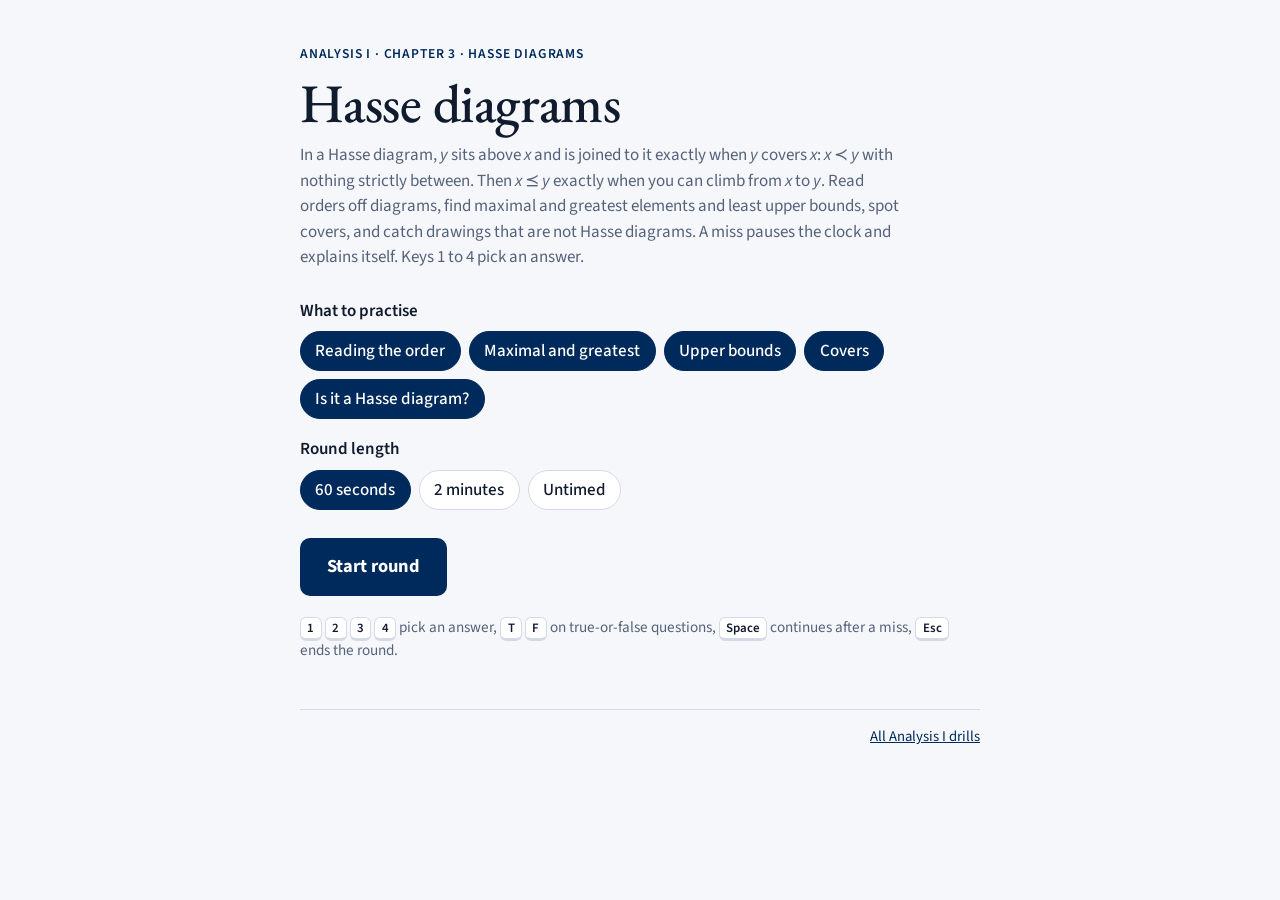
==== hasse-drill.html @ ad389919 "Add Hasse diagrams drill Draws a fresh Hasse diagram (SVG) for each question from divisors of n, {1." ====
<!doctype html>
<html lang="en">
<head>
<meta charset="utf-8">
<meta name="viewport" content="width=device-width, initial-scale=1">
<title>Hasse diagrams</title>
<link rel="preconnect" href="https://fonts.googleapis.com"><link rel="preconnect" href="https://fonts.gstatic.com" crossorigin>
<link href="https://fonts.googleapis.com/css2?family=EB+Garamond:wght@400;500&family=Source+Sans+3:wght@400;500;600;700&family=STIX+Two+Text:ital,wght@0,400;0,600;1,400&display=swap" rel="stylesheet">
<link rel="stylesheet" href="drills.css">
<style>
.stage>*{width:100%}
.given{font-family:var(--math);font-size:1.15rem;color:var(--muted);margin:0 0 .5rem;overflow-x:auto}
.stage .formula{margin:0 0 1rem;overflow-x:auto}
.formula .stem{font-family:var(--ui);font-size:clamp(1.15rem,3.4vw,1.45rem);margin:0 auto}
.diagram{display:flex;justify-content:center;margin:0 0 1rem;overflow-x:auto}
.diagram svg{max-width:100%;height:auto}
.diagram line{stroke:var(--ink);stroke-width:1.6}
.diagram rect{fill:var(--surface)}
.diagram text{fill:var(--ink);font-family:var(--math);font-size:17px}
.diagram .hl rect{fill:var(--tint);stroke:var(--navy);stroke-width:1.6}
.diagram .hl text{fill:var(--navy);font-weight:600}
#warn{color:var(--bad)}
</style>
</head>
<body>
<main class="page">

<section id="start">
  <header class="masthead">
    <p class="eyebrow"><a href="index.html">Analysis I</a> · Chapter 3 · Hasse diagrams</p>
    <h1>Hasse diagrams</h1>
    <p class="lede">In a Hasse diagram, <i>y</i> sits above <i>x</i> and is joined to it exactly when <i>y</i> covers <i>x</i>: <i>x</i> ≺ <i>y</i> with nothing strictly between. Then <i>x</i> ⪯ <i>y</i> exactly when you can climb from <i>x</i> to <i>y</i>. Read orders off diagrams, find maximal and greatest elements and least upper bounds, spot covers, and catch drawings that are not Hasse diagrams. A miss pauses the clock and explains itself. Keys 1 to 4 pick an answer.</p>
  </header>

  <div class="settings">
    <div class="field">
      <span class="field-label">What to practise</span>
      <div class="chips">
        <label class="chip"><input type="checkbox" name="topic" value="climb" checked>Reading the order</label>
        <label class="chip"><input type="checkbox" name="topic" value="extremes" checked>Maximal and greatest</label>
        <label class="chip"><input type="checkbox" name="topic" value="bounds" checked>Upper bounds</label>
        <label class="chip"><input type="checkbox" name="topic" value="covers" checked>Covers</label>
        <label class="chip"><input type="checkbox" name="topic" value="valid" checked>Is it a Hasse diagram?</label>
      </div>
    </div>
    <div class="field">
      <span class="field-label">Round length</span>
      <div class="chips">
        <label class="chip"><input type="radio" name="len" value="60" checked>60 seconds</label>
        <label class="chip"><input type="radio" name="len" value="120">2 minutes</label>
        <label class="chip"><input type="radio" name="len" value="0">Untimed</label>
      </div>
    </div>
  </div>

  <div class="actions"><button class="btn btn-lg" id="startBtn">Start round</button><span class="best" id="best"></span></div>
  <p class="hint" id="warn" hidden>Pick at least one thing to practise.</p>
  <p class="hint"><kbd>1</kbd> <kbd>2</kbd> <kbd>3</kbd> <kbd>4</kbd> pick an answer, <kbd>T</kbd> <kbd>F</kbd> on true-or-false questions, <kbd>Space</kbd> continues after a miss, <kbd>Esc</kbd> ends the round.</p>
</section>

<section id="play" hidden>
  <div class="panel">
    <div class="hud">
      <div class="stat"><b id="score">0</b>score</div>
      <div class="stat"><b id="streak">0</b>streak</div>
      <div class="stat"><b id="time">1:00</b>time</div>
      <button class="btn-link" id="endBtn">End round</button>
    </div>
    <div class="clock" id="clock"><i id="fill"></i></div>

    <div class="stage">
      <p class="prompt" id="prompt"></p>
      <p class="given" id="given"></p>
      <div class="diagram" id="diagram"></div>
      <div class="formula" id="formula"></div>
      <div class="options" id="options"></div>
      <div class="feedback bad" id="feedback" aria-live="polite" hidden>
        <h3 id="fbHead"></h3>
        <p id="explain"></p>
        <button class="btn" id="nextBtn">Next question (Space)</button>
      </div>
      <p class="flash" id="flash" aria-live="polite"></p>
    </div>
  </div>
</section>

<section id="end" hidden class="results">
  <p class="tally" id="tally"></p>
  <div class="bignums">
    <div><b id="eAcc"></b><span>accuracy</span></div>
    <div><b id="eStreak"></b><span>best streak</span></div>
    <div><b id="eBest"></b><span>best for this length</span></div>
  </div>
  <h2 id="reviewHead">Review these</h2>
  <ul class="missed" id="review"></ul>
  <div class="actions">
    <button class="btn" id="againBtn">Play again</button>
    <button class="btn btn-outline" id="settingsBtn">Change settings</button>
  </div>
</section>

<footer class="site-footer"><span></span><a href="index.html">All Analysis I drills</a></footer>
</main>

<script>
(function(){
'use strict';

/* ---------- helpers ---------- */
function rnd(n){return Math.floor(Math.random()*n)}
function pick(a){return a[rnd(a.length)]}
function shuffle(a){a=a.slice();for(var i=a.length-1;i>0;i--){var j=rnd(i+1),t=a[i];a[i]=a[j];a[j]=t}return a}
function range(a,b){var o=[];for(var x=a;x<=b;x++)o.push(x);return o}
function esc(s){return String(s).replace(/&/g,'&amp;').replace(/</g,'&lt;').replace(/>/g,'&gt;')}

/* Options: [{h, ok}] with exactly one ok and all texts distinct. */
function mc(correct,wrongs){
  var seen={},opts=[{h:correct,ok:true}];seen[correct]=1;
  shuffle(wrongs).forEach(function(w){if(opts.length<4&&!seen[w]){seen[w]=1;opts.push({h:w,ok:false})}});
  return shuffle(opts);
}
function tf(truth){return [{h:'True',ok:truth,word:true},{h:'False',ok:!truth,word:true}]}

/* ---------- posets ----------
   A poset is {n, lab[i], le(i,j), sym (the order symbol), desc}. Elements are 0..n-1. */
function finish(P){
  var n=P.n,i,j,k;
  P.lt=function(i,j){return i!==j&&P.le(i,j)};
  P.cov=[];for(i=0;i<n;i++){P.cov.push([]);for(j=0;j<n;j++)P.cov[i].push(false)}
  for(i=0;i<n;i++)for(j=0;j<n;j++)if(P.lt(i,j)){
    var between=false;for(k=0;k<n;k++)if(P.lt(i,k)&&P.lt(k,j)){between=true;break}
    P.cov[i][j]=!between;
  }
  P.up=function(i){return range(0,n-1).filter(function(j){return P.cov[i][j]})};
  P.down=function(j){return range(0,n-1).filter(function(i){return P.cov[i][j]})};
  P.maximal=range(0,n-1).filter(function(i){return P.up(i).length===0});
  P.minimal=range(0,n-1).filter(function(i){return P.down(i).length===0});
  P.greatest=range(0,n-1).filter(function(g){return range(0,n-1).every(function(y){return P.le(y,g)})})[0];
  P.least=range(0,n-1).filter(function(g){return range(0,n-1).every(function(y){return P.le(g,y)})})[0];
  P.L=function(i){return P.lab[i]};
  return P;
}
function divisors(m){return range(1,m).filter(function(d){return m%d===0})}
function posetDivisors(m){
  var ds=divisors(m);
  return finish({n:ds.length,lab:ds.map(String),le:function(i,j){return ds[j]%ds[i]===0},sym:'|',strict:'|',
    desc:'the divisors of '+m+' under divisibility',key:'div'+m,vals:ds});
}
function posetUpTo(m){
  var ds=range(1,m);
  return finish({n:ds.length,lab:ds.map(String),le:function(i,j){return ds[j]%ds[i]===0},sym:'|',strict:'|',
    desc:'{1, 2, …, '+m+'} under divisibility',key:'upto'+m,vals:ds});
}
function setLab(mask,base){var s=[];base.forEach(function(b,k){if(mask&(1<<k))s.push(b)});return s.length?'{'+s.join(', ')+'}':'∅'}
function posetSubsets(base,masks){
  if(!masks)masks=range(0,(1<<base.length)-1);
  return finish({n:masks.length,lab:masks.map(function(m){return setLab(m,base)}),le:function(i,j){return (masks[i]&masks[j])===masks[i]},
    sym:'⊆',strict:'⊊',desc:masks.length===(1<<base.length)?'𝒫({'+base.join(', ')+'}) under ⊆':'a family of subsets of {'+base.join(', ')+'} under ⊆',key:'sub'+masks.join('.')});
}
function posetRandom(){
  /* Built in levels, with relations only between adjacent levels, so every cover spans one row of the drawing. */
  for(var tries=0;tries<50;tries++){
    var n=5+rnd(3),i,j,k,R=[],levels=3+rnd(2),lev=[];
    for(i=0;i<n;i++)lev.push(i<levels?i:rnd(levels));
    lev.sort(function(a,b){return a-b});
    for(i=0;i<n;i++){R.push([]);for(j=0;j<n;j++)R[i].push(i===j)}
    for(j=0;j<n;j++){
      if(lev[j]===0)continue;
      var below=range(0,n-1).filter(function(i){return lev[i]===lev[j]-1});
      var must=pick(below);R[must][j]=true;
      below.forEach(function(i){if(i!==must&&Math.random()<0.4)R[i][j]=true});
    }
    for(k=0;k<n;k++)for(i=0;i<n;i++)for(j=0;j<n;j++)if(R[i][k]&&R[k][j])R[i][j]=true;
    var comp=0,inc=0;for(i=0;i<n;i++)for(j=i+1;j<n;j++){if(R[i][j])comp++;else inc++}
    if(comp<n-1||inc<2)continue;
    /* connected as a graph */
    var seen=[0],q=[0];while(q.length){var a=q.pop();for(j=0;j<n;j++)if((R[a][j]||R[j][a])&&seen.indexOf(j)<0){seen.push(j);q.push(j)}}
    if(seen.length<n)continue;
    var letters=shuffle('abcdefgh'.split('')).slice(0,n);
    var M=R;
    return finish({n:n,lab:letters,le:function(i,j){return M[i][j]},sym:'⪯',strict:'≺',desc:'the poset drawn below',key:'rnd'+letters.join('')+JSON.stringify(R)});
  }
  return posetDivisors(12);
}
var DIV_N=[6,8,12,16,18,20,24,28,30,36,40,42,45,48,50,54,60,72];
function anyPoset(forDiagram){
  var r=Math.random();
  if(r<0.34)return posetDivisors(pick(DIV_N));
  if(r<0.48)return posetUpTo(6+rnd(5));
  if(r<0.66){
    if(Math.random()<0.5)return posetSubsets(pick([[1,2],[1,2,3],['a','b','c']]));
    /* All subsets of two or three random sets (closed under subsets, so every cover adds one element),
       sometimes without the empty set so that there are several minimal elements. */
    for(var t=0;t<30;t++){
      var gens=shuffle(range(3,15)).slice(0,2+rnd(2)),fam=range(0,15).filter(function(m){return gens.some(function(g){return (m&g)===m})});
      if(Math.random()<0.4)fam=fam.slice(1);
      if(fam.length>=5&&fam.length<=9)return posetSubsets([1,2,3,4],fam);
    }
    return posetSubsets([1,2,3]);
  }
  return posetRandom();
}

/* ---------- drawing ---------- */
function layout(P){
  var n=P.n,rank=[],i,changed=true;
  for(i=0;i<n;i++)rank.push(0);
  while(changed){changed=false;for(i=0;i<n;i++)P.down(i).forEach(function(d){if(rank[d]+1>rank[i]){rank[i]=rank[d]+1;changed=true}})}
  var top=Math.max.apply(null,rank),rows=[];
  for(var r=0;r<=top;r++)rows.push(range(0,n-1).filter(function(i){return rank[i]===r}));
  var x=[];for(i=0;i<n;i++)x.push(0);
  function place(){rows.forEach(function(row){row.forEach(function(e,k){x[e]=k-(row.length-1)/2})})}
  place();
  for(var it=0;it<4;it++){
    for(r=1;r<=top;r++){rows[r].sort(function(a,b){return bary(a,P.down)-bary(b,P.down)})}
    place();
    for(r=top-1;r>=0;r--){rows[r].sort(function(a,b){return bary(a,P.up)-bary(b,P.up)})}
    place();
  }
  function bary(e,f){var ns=f(e);if(!ns.length)return x[e];return ns.reduce(function(s,v){return s+x[v]},0)/ns.length}
  return {rank:rank,x:x,top:top,rows:rows};
}
function draw(P,opt){
  opt=opt||{};
  var L=layout(P),wmax=0,i;
  for(i=0;i<P.n;i++)wmax=Math.max(wmax,P.lab[i].length);
  var cw=Math.max(66,wmax*9+30),rh=76,widest=Math.max.apply(null,L.rows.map(function(r){return r.length}));
  var W=Math.max(200,widest*cw+20),H=(L.top+1)*rh+10;
  function px(e){return W/2+L.x[e]*cw}
  function py(e){return H-rh/2-L.rank[e]*rh+5}
  var s='<svg viewBox="0 0 '+W+' '+H+'" width="'+W+'" height="'+H+'" role="img" aria-label="Hasse diagram">';
  var edges=[];
  for(i=0;i<P.n;i++)for(var j=0;j<P.n;j++)if(P.cov[i][j])edges.push([i,j]);
  (opt.extra||[]).forEach(function(e){edges.push(e)});
  edges.forEach(function(e){s+='<line x1="'+px(e[0])+'" y1="'+py(e[0])+'" x2="'+px(e[1])+'" y2="'+py(e[1])+'"/>'});
  for(i=0;i<P.n;i++){
    var w=P.lab[i].length*9+14,hl=opt.hl&&opt.hl.indexOf(i)>=0;
    s+='<g'+(hl?' class="hl"':'')+'><rect x="'+(px(i)-w/2)+'" y="'+(py(i)-13)+'" width="'+w+'" height="26" rx="6"/>'+
       '<text x="'+px(i)+'" y="'+(py(i)+6)+'" text-anchor="middle">'+esc(P.lab[i])+'</text></g>';
  }
  return s+'</svg>';
}

/* ---------- reasoning helpers ---------- */
function climb(P,a,b){ /* a list of elements a = z0 ⋖ ... ⋖ zk = b, or null */
  var prev={},q=[a];prev[a]=-1;
  while(q.length){var u=q.shift();if(u===b)break;P.up(u).forEach(function(v){if(!(v in prev)){prev[v]=u;q.push(v)}})}
  if(!(b in prev))return null;
  var path=[b];while(path[0]!==a)path.unshift(prev[path[0]]);return path;
}
function pathText(P,path){return path.map(P.L).join(' ⋖ ')}
function setText(P,xs){return xs.length?'{'+xs.map(P.L).join(', ')+'}':'∅'}
function rel(P,a,b){return P.L(a)+' '+P.sym+' '+P.L(b)}
function nrel(P,a,b){return P.L(a)+' '+(P.sym==='|'?'∤':P.sym==='⊆'?'⊈':'⋠')+' '+P.L(b)}
function between(P,a,b){for(var k=0;k<P.n;k++)if(P.lt(a,k)&&P.lt(k,b))return k;return -1}
function ubs(P,S){return range(0,P.n-1).filter(function(u){return S.every(function(s){return P.le(s,u)})})}
function leastOf(P,T){return T.filter(function(u){return T.every(function(v){return P.le(u,v)})})[0]}
function giv(P){return P.desc==='the poset drawn below'?'':'The diagram of '+P.desc+'.'}

/* ---------- reading the order ---------- */
function qClimb(){
  var P=anyPoset(true),a,b,truth=Math.random()<0.5,tries=0;
  do{a=rnd(P.n);b=rnd(P.n);tries++}while((a===b||P.le(a,b)!==truth||(truth&&P.cov[a][b]&&tries<30))&&tries<80);
  if(a===b){a=0;b=P.n-1}
  truth=P.le(a,b);
  var ex;
  if(truth)ex='True. Climb '+pathText(P,climb(P,a,b))+'. Each step is a segment going up, so '+rel(P,a,b)+' by transitivity'+(climb(P,a,b).length>2?', even though there is no single segment from '+P.L(a)+' to '+P.L(b)+'.':'.');
  else if(P.le(b,a))ex='False. The climb goes the other way, '+pathText(P,climb(P,b,a))+', so '+rel(P,b,a)+'; by antisymmetry '+P.L(a)+' cannot also be below '+P.L(b)+'.';
  else ex='False. There is no way to climb from '+P.L(a)+' to '+P.L(b)+', and none from '+P.L(b)+' to '+P.L(a)+': the two are incomparable.';
  return {id:'climb:'+P.key+a+'-'+b,topic:'Reading the order',prompt:'True or false: '+rel(P,a,b)+'.',given:giv(P),diagram:draw(P,{hl:[a,b]}),formula:'',
    options:tf(truth),explain:ex,review:rel(P,a,b)+' in '+P.desc+': '+(truth?'true':'false')};
}

/* ---------- maximal, minimal, greatest, least ---------- */
function qExtremes(){
  var P=anyPoset(true),kind=pick(['maximal','minimal','greatest','least','greatest']);
  var NONE='none',opts,ex,correct;
  var tops=P.maximal,bots=P.minimal;
  if(kind==='maximal'||kind==='minimal'){
    var set=kind==='maximal'?tops:bots,other=kind==='maximal'?bots:tops;
    correct=setText(P,set);
    var L=layout(P),topRow=L.rows[L.top],botRow=L.rows[0];
    var outside=range(0,P.n-1).filter(function(i){return set.indexOf(i)<0});
    var wr=[setText(P,other),setText(P,kind==='maximal'?topRow:botRow),setText(P,set.slice(0,1)),NONE];
    if(outside.length)wr.push(setText(P,set.concat([pick(outside)]).sort(function(a,b){return a-b})));
    if(set.length>1)wr.push(setText(P,set.slice(1)));
    opts=mc(correct,wr);
    ex='A '+kind+' element has no segment going '+(kind==='maximal'?'up':'down')+' from it. Here that is '+correct+'.'+
       (kind==='maximal'&&topRow.length!==set.length?' Being on the top row is not the test: an element lower down is maximal if nothing is above it.':'')+
       (kind==='minimal'&&botRow.length!==set.length?' Being on the bottom row is not the test: an element higher up is minimal if nothing is below it.':'');
  }else{
    var g=kind==='greatest'?P.greatest:P.least,ext=kind==='greatest'?tops:bots;
    correct=g===undefined?NONE:P.L(g);
    var wr2=ext.map(P.L).concat([NONE]).concat(range(0,P.n-1).map(P.L));
    opts=mc(correct,wr2);
    if(g!==undefined)ex=P.L(g)+' is the '+kind+' element: every element can be reached by climbing '+(kind==='greatest'?'up to':'down to')+' it. It is also the only '+(kind==='greatest'?'maximal':'minimal')+' element.';
    else ex='There is no '+kind+' element. The '+(kind==='greatest'?'maximal':'minimal')+' elements are '+setText(P,ext)+', and '+(ext.length>1?'no one of them is '+(kind==='greatest'?'above':'below')+' the others: '+P.L(ext[0])+' and '+P.L(ext[1])+' are incomparable.':'it is not comparable with everything.');
  }
  opts.forEach(function(o){if(o.h===NONE)o.plain=true});
  var noun=(kind==='maximal'||kind==='minimal')?'Which elements are '+kind+'?':'Which is the '+kind+' element?';
  return {id:'ext:'+P.key+kind,topic:'Maximal and greatest',prompt:noun,given:giv(P),diagram:draw(P),formula:'',options:opts,math:true,explain:ex,
    review:'The '+kind+' element'+(kind.slice(-2)==='al'?'s':'')+' of '+P.desc+': '+correct};
}

/* ---------- upper bounds ---------- */
function qBounds(){
  var P,S,tries=0;
  do{P=anyPoset(true);var a=rnd(P.n),b=rnd(P.n);S=[a,b].sort(function(x,y){return x-y});tries++}
  while((S[0]===S[1]||(P.le(S[0],S[1])||P.le(S[1],S[0]))&&Math.random()<0.75)&&tries<60);
  if(S[0]===S[1])S=[0,P.n-1];
  var U=ubs(P,S),sup=leastOf(P,U),NONE='none',kind=Math.random()<0.65?'sup':'ub';
  var opts,ex,correct;
  if(kind==='sup'){
    correct=sup===undefined?NONE:P.L(sup);
    var wr=U.map(P.L).concat(P.maximal.map(P.L)).concat(S.map(P.L)).concat([NONE]);
    opts=mc(correct,wr);
    ex='The upper bounds of '+setText(P,S)+' are the elements you can reach by climbing from both: '+setText(P,U)+'. ';
    if(sup!==undefined)ex+='The least of them is '+P.L(sup)+', which is below every other upper bound.'+(S.indexOf(sup)>=0?' It belongs to the set, so it is the greatest element of the set too.':'');
    else if(!U.length)ex='No element can be reached by climbing from both '+P.L(S[0])+' and '+P.L(S[1])+', so there are no upper bounds and hence no least one.';
    else ex+='No one of them is below all the others, so there is no least upper bound.';
  }else{
    correct=setText(P,U);
    var all=range(0,P.n-1),wr2=[setText(P,U.filter(function(u){return S.indexOf(u)<0})),setText(P,all.filter(function(u){return P.le(S[0],u)})),setText(P,all.filter(function(u){return P.le(S[1],u)})),setText(P,sup===undefined?[]:[sup]),setText(P,P.maximal)];
    opts=mc(correct,wr2);
    ex='An upper bound must be reachable by climbing from '+P.L(S[0])+' and from '+P.L(S[1])+'. That gives '+correct+'.'+(U.some(function(u){return S.indexOf(u)>=0})?' An element of the set counts if it is above the other element.':'');
  }
  opts.forEach(function(o){if(o.h===NONE)o.plain=true});
  var prompt=kind==='sup'?'What is the least upper bound of '+setText(P,S)+'?':'Which elements are upper bounds of '+setText(P,S)+'?';
  return {id:'ub:'+P.key+S.join('.')+kind,topic:'Upper bounds',prompt:prompt,given:giv(P)+' The highlighted elements form the set.',diagram:draw(P,{hl:S}),formula:'',options:opts,math:true,explain:ex,
    review:(kind==='sup'?'Least upper bound':'Upper bounds')+' of '+setText(P,S)+' in '+P.desc+': '+correct};
}

/* ---------- covers (no diagram: the definition) ---------- */
function qCovers(){
  var P=Math.random()<0.6?posetDivisors(pick(DIV_N.filter(function(m){return divisors(m).length>=6}))):(Math.random()<0.5?posetSubsets([1,2,3]):posetUpTo(8+rnd(5)));
  var covers=[],nonc=[],i,j;
  for(i=0;i<P.n;i++)for(j=0;j<P.n;j++){if(P.cov[i][j])covers.push([i,j]);else if(P.lt(i,j))nonc.push([i,j])}
  if(!covers.length||nonc.length<2)return qClimb();
  var c=pick(covers),txt=function(p){return P.L(p[0])+' ⋖ '+P.L(p[1])};
  var inc=[];for(i=0;i<P.n;i++)for(j=0;j<P.n;j++)if(i!==j&&!P.le(i,j)&&!P.le(j,i))inc.push([i,j]);
  var wr=shuffle(nonc).slice(0,4).map(txt).concat(shuffle(inc).slice(0,1).map(txt)).concat(shuffle(covers).slice(0,3).map(function(p){return P.L(p[1])+' ⋖ '+P.L(p[0])}));
  var opts=mc(txt(c),wr);
  var ex=P.L(c[1])+' covers '+P.L(c[0])+': '+rel(P,c[0],c[1])+' and nothing lies strictly between. ';
  var bad=opts.filter(function(o){return !o.ok}).map(function(o){
    var m=o.h.split(' ⋖ '),a=P.lab.indexOf(m[0]),b=P.lab.indexOf(m[1]);
    if(P.lt(a,b)){var k=between(P,a,b);return o.h+' fails because '+P.L(k)+' lies strictly between: '+P.L(a)+' '+P.strict+' '+P.L(k)+' '+P.strict+' '+P.L(b)+'.'}
    if(P.lt(b,a))return o.h+' fails because '+P.L(b)+' is below '+P.L(a)+', not above it.';
    return o.h+' fails because '+P.L(a)+' and '+P.L(b)+' are incomparable.';
  });
  return {id:'cov:'+P.key+txt(c),topic:'Covers',prompt:'Which is a cover?',given:'In '+P.desc+'.',diagram:'',formula:'',options:opts,math:true,explain:ex+bad.join(' '),
    review:'In '+P.desc+': '+txt(c)};
}

/* ---------- is it a Hasse diagram? ---------- */
function qValid(){
  var P=anyPoset(true),nonc=[],i,j;
  for(i=0;i<P.n;i++)for(j=0;j<P.n;j++)if(P.lt(i,j)&&!P.cov[i][j])nonc.push([i,j]);
  var bad=nonc.length&&Math.random()<0.55,extra=bad?[pick(nonc)]:[];
  var ex;
  if(bad){var e=extra[0],path=climb(P,e[0],e[1]);
    ex='False. The segment from '+P.L(e[0])+' to '+P.L(e[1])+' should not be there: '+P.L(e[1])+' does not cover '+P.L(e[0])+', because the climb '+pathText(P,path)+' already passes through '+path.slice(1,-1).map(P.L).join(', ')+'. A Hasse diagram draws covers only; relations that follow by transitivity are left out.';}
  else ex='True. Every segment joins an element to one that covers it, nothing strictly between, and every cover is drawn. Relations that follow by climbing are rightly left out.';
  return {id:'val:'+P.key+(bad?extra[0].join('-'):'ok'),topic:'Is it a Hasse diagram?',prompt:'True or false: this is the Hasse diagram of '+(P.desc==='the poset drawn below'?'a poset':P.desc)+'.',
    given:P.desc==='the poset drawn below'?'Read “higher on the page” as “above”.':'',diagram:draw(P,{extra:extra}),formula:'',options:tf(!bad),
    explain:ex,review:'A drawing of '+(P.desc==='the poset drawn below'?'a poset':P.desc)+(bad?' with an extra segment '+P.L(extra[0][0])+'–'+P.L(extra[0][1])+': not a Hasse diagram':': a Hasse diagram')};
}

var MAKERS={climb:qClimb,extremes:qExtremes,bounds:qBounds,covers:qCovers,valid:qValid};
function makeQuestion(topics,lastId){
  for(var i=0;i<12;i++){
    var q=MAKERS[pick(topics)]();
    if(q.id!==lastId&&q.options.filter(function(o){return o.ok}).length===1&&q.options.length>=2)return q;
  }
  return q;
}
window.__hasseTest={makeQuestion:makeQuestion,posetDivisors:posetDivisors,posetSubsets:posetSubsets,posetRandom:posetRandom,posetUpTo:posetUpTo,draw:draw,ubs:ubs,leastOf:leastOf,MAKERS:MAKERS};

/* ---------- game ---------- */
var $=function(id){return document.getElementById(id)};
var st=null,raf=0;
function bestKey(len){return 'hasse-drill-best-'+len}
function readBest(len){try{return parseInt(localStorage.getItem(bestKey(len)),10)||0}catch(e){return 0}}
function writeBest(len,v){try{localStorage.setItem(bestKey(len),String(v))}catch(e){}}
function curLen(){return parseInt(document.querySelector('input[name=len]:checked').value,10)}
function showBest(){var b=readBest(curLen());$('best').textContent=b?'Best for this length: '+b:''}
function screen(name){['start','play','end'].forEach(function(s){$(s).hidden=s!==name});window.scrollTo(0,0);if(document.activeElement)document.activeElement.blur()}

function startRound(){
  var topics=[].slice.call(document.querySelectorAll('input[name=topic]:checked')).map(function(i){return i.value});
  if(!topics.length){$('warn').hidden=false;return}
  $('warn').hidden=true;
  var len=curLen();
  st={topics:topics,len:len,remaining:len*1000,paused:false,locked:false,score:0,wrong:0,streak:0,bestStreak:0,missed:[],q:null,last:0,over:false};
  $('clock').style.visibility=len?'visible':'hidden';
  screen('play');updateHud();nextQuestion();
  cancelAnimationFrame(raf);raf=requestAnimationFrame(tick);
}
function tick(ts){
  if(!st||st.over)return;
  if(st.last&&!st.paused&&st.len>0)st.remaining-=Math.min(ts-st.last,250);
  st.last=ts;
  if(st.len>0){
    $('fill').style.transform='scaleX('+Math.max(0,st.remaining/(st.len*1000))+')';
    var s=Math.max(0,Math.ceil(st.remaining/1000));
    $('time').textContent=Math.floor(s/60)+':'+('0'+s%60).slice(-2);
    $('clock').classList.toggle('low',st.remaining<10000);
    if(st.remaining<=0){endRound();return}
  }else $('time').textContent='–';
  raf=requestAnimationFrame(tick);
}
function updateHud(){$('score').textContent=st.score;$('streak').textContent=st.streak}

function nextQuestion(){
  if(!st||st.over)return;
  var q=makeQuestion(st.topics,st.q?st.q.id:null);
  st.q=q;st.locked=false;st.paused=false;
  $('prompt').innerHTML=q.prompt;
  $('given').innerHTML=q.given;$('given').hidden=!q.given;
  $('diagram').innerHTML=q.diagram||'';$('diagram').hidden=!q.diagram;
  $('formula').innerHTML=q.formula;$('formula').hidden=!q.formula;
  $('feedback').hidden=true;$('flash').textContent='';
  var box=$('options');box.innerHTML='';
  box.className='options'+(q.options.length===2||!q.math?' two':'');
  q.options.forEach(function(o,i){
    var b=document.createElement('button');
    b.className='option'+(q.math&&!o.word&&!o.plain?' math-option':'');
    b.innerHTML='<span class="k">'+(i+1)+'</span><span>'+o.h+'</span><span class="tag"></span>';
    b.addEventListener('click',function(){answer(i)});
    box.appendChild(b);
  });
}
function answer(i){
  if(!st||st.over||st.locked||!st.q||i>=st.q.options.length)return;
  st.locked=true;
  var q=st.q,btns=$('options').children;
  [].forEach.call(btns,function(b){b.disabled=true});
  if(q.options[i].ok){
    st.score++;st.streak++;st.bestStreak=Math.max(st.bestStreak,st.streak);
    btns[i].classList.add('good');$('flash').textContent='Correct';updateHud();
    setTimeout(nextQuestion,200);
    return;
  }
  st.wrong++;st.streak=0;st.paused=true;updateHud();
  btns[i].classList.add('bad');btns[i].querySelector('.tag').textContent='your answer';
  q.options.forEach(function(o,j){
    if(o.ok){btns[j].classList.add('good');btns[j].querySelector('.tag').textContent='correct answer'}
    else if(j!==i)btns[j].classList.add('dim');
  });
  if(!st.missed.some(function(m){return m.review===q.review}))st.missed.push({topic:q.topic,review:q.review,why:q.explain});
  $('fbHead').textContent='Not quite';
  $('explain').innerHTML=q.explain;
  $('feedback').hidden=false;$('nextBtn').focus();
}
function endRound(){
  if(!st||st.over)return;
  st.over=true;cancelAnimationFrame(raf);
  var total=st.score+st.wrong,prev=readBest(st.len),isBest=st.score>prev;
  if(isBest)writeBest(st.len,st.score);
  $('tally').textContent=st.score+' right out of '+total+(isBest&&st.score>0?'. New best.':'');
  $('eAcc').textContent=total?Math.round(100*st.score/total)+'%':'–';
  $('eStreak').textContent=st.bestStreak;
  $('eBest').textContent=Math.max(prev,st.score);
  $('reviewHead').textContent=st.missed.length?'Review these':(total?'Nothing missed this round':'No questions answered');
  $('review').innerHTML=st.missed.map(function(m){
    return '<li><span class="ok">'+m.topic+'</span><div class="mf">'+m.review+'</div><p class="why">'+m.why+'</p></li>';
  }).join('');
  screen('end');showBest();
}

$('startBtn').addEventListener('click',startRound);
$('againBtn').addEventListener('click',startRound);
$('settingsBtn').addEventListener('click',function(){screen('start');showBest()});
$('endBtn').addEventListener('click',endRound);
$('nextBtn').addEventListener('click',nextQuestion);
[].forEach.call(document.querySelectorAll('input[name=len]'),function(i){i.addEventListener('change',showBest)});
document.addEventListener('keydown',function(e){
  if(e.metaKey||e.ctrlKey||e.altKey)return;
  if(!st||st.over||$('play').hidden)return;
  var k=e.key;
  if(k==='Escape'){endRound();return}
  if(st.paused){if(k===' '||k==='Enter'){e.preventDefault();nextQuestion()}return}
  if(k>='1'&&k<='4'){e.preventDefault();answer(parseInt(k,10)-1)}
  else if((k==='t'||k==='T'||k==='f'||k==='F')&&st.q.options[0].word){
    var want=(k==='t'||k==='T')?'True':'False';
    st.q.options.forEach(function(o,j){if(o.h===want)answer(j)});
  }
});
showBest();
})();
</script>
</body>
</html>
---- drills.css ----
/* Analysis I drills: shared design. Every drill page links this file and uses only these components.
   Palette and type follow the book: cover navy, EB Garamond headings, a navy side bar like the definitions. */

/* Math symbols (∪ ∩ ∖ ∈ ∀ ⇒ ℝ …): the Google Fonts STIX Two Text has none of them, so phones filled each one in
   from a different system font and ∪ came out smaller than ∩. This is STIX Two Math (SIL OFL, fonts/STIX-OFL.txt),
   subset to the letterlike, arrow and math-operator blocks; letters and digits still come from STIX Two Text. */
@font-face{
  font-family:"STIX Two Math Ops"; font-style:normal; font-weight:400; font-display:swap;
  src:url(fonts/stix-two-math-ops.woff2) format("woff2");
  unicode-range:U+2100-214F,U+2190-21FF,U+2200-22FF;
}

:root{
  --bg:#F5F7FA; --surface:#FFFFFF; --tint:#EDF1F7; --ink:#111B2E; --muted:#56627A; --faint:#8A95AA; --line:#D3DAE5;
  --navy:#002A5C; --on-navy:#FFFFFF;
  --good:#1B7A4B; --good-wash:#E2F3E9; --bad:#B42318; --bad-wash:#FBE5E2; --clock:#C8860A;
  --serif:"EB Garamond",Garamond,Georgia,serif;
  --math:"STIX Two Math Ops","STIX Two Text","Cambria Math","Times New Roman",serif;
  --ui:"Source Sans 3",system-ui,-apple-system,"Segoe UI",Roboto,sans-serif;
  color-scheme:light;
}
@media (prefers-color-scheme:dark){
  :root:not([data-theme="light"]){
    --bg:#0A1527; --surface:#112039; --tint:#16294A; --ink:#E7ECF5; --muted:#9AA7BF; --faint:#6B7892; --line:#253759;
    --navy:#8DB2EA; --on-navy:#0A1527;
    --good:#5CCB8F; --good-wash:#12352A; --bad:#FF8A7A; --bad-wash:#3B1C1A; --clock:#F2B93B;
    color-scheme:dark;
  }
}
:root[data-theme="dark"]{
  --bg:#0A1527; --surface:#112039; --tint:#16294A; --ink:#E7ECF5; --muted:#9AA7BF; --faint:#6B7892; --line:#253759;
  --navy:#8DB2EA; --on-navy:#0A1527;
  --good:#5CCB8F; --good-wash:#12352A; --bad:#FF8A7A; --bad-wash:#3B1C1A; --clock:#F2B93B;
  color-scheme:dark;
}

/* ---------- base ---------- */
*,*::before,*::after{box-sizing:border-box}
html{-webkit-text-size-adjust:100%}
body{margin:0;min-height:100vh;background:var(--bg);color:var(--ink);font-family:var(--ui);font-size:1.0625rem;line-height:1.5}
button,input,select{font:inherit;color:inherit}
button{cursor:pointer}
[hidden]{display:none !important}
:focus-visible{outline:3px solid var(--clock);outline-offset:2px;border-radius:6px}
i{font-style:italic}
.page{max-width:46rem;margin:0 auto;padding:clamp(1.25rem,4vw,2.75rem) clamp(1rem,4vw,1.75rem) 3.5rem}
.math{font-family:var(--math)}

/* ---------- masthead ---------- */
.masthead{margin-bottom:1.75rem}
.eyebrow{font-size:.85rem;font-weight:600;letter-spacing:.06em;text-transform:uppercase;color:var(--navy);margin:0 0 .6rem}
.eyebrow a{color:inherit;text-decoration:none}
.eyebrow a:hover{text-decoration:underline}
h1{font-family:var(--serif);font-weight:500;font-size:clamp(2.3rem,7vw,3.4rem);line-height:1.05;letter-spacing:-.01em;margin:0 0 .75rem}
h2{font-family:var(--serif);font-weight:500;font-size:1.65rem;line-height:1.15;margin:2rem 0 .75rem}
.lede{color:var(--muted);max-width:38rem;margin:0}
.lede strong{color:var(--ink);font-weight:600}

/* ---------- settings ---------- */
.settings{display:grid;gap:1.1rem;margin:1.75rem 0}
.field{display:grid;gap:.45rem}
.field-label{font-weight:600}
.field-note{display:block;color:var(--muted);font-size:.92rem;font-weight:400}
.chips{display:flex;flex-wrap:wrap;gap:.5rem}
.chip{position:relative;display:inline-flex;align-items:center;gap:.4rem;padding:.5rem .9rem;border:1.5px solid var(--line);
  border-radius:999px;background:var(--surface);font-weight:500;line-height:1.3;cursor:pointer;user-select:none}
.chip input{position:absolute;opacity:0;inset:0;margin:0;cursor:pointer}
.chip:has(input:checked),.chip[aria-pressed="true"]{background:var(--navy);border-color:var(--navy);color:var(--on-navy)}
.chip:has(input:focus-visible){outline:3px solid var(--clock);outline-offset:2px}
.chip:disabled,.chip.is-disabled{opacity:.45;cursor:default}
.check{display:flex;gap:.6rem;align-items:flex-start;cursor:pointer}
.check input{width:1.15rem;height:1.15rem;margin:.2rem 0 0;accent-color:var(--navy)}

/* ---------- buttons ---------- */
.btn{display:inline-flex;align-items:center;justify-content:center;gap:.5rem;border:0;border-radius:10px;padding:.8rem 1.4rem;
  background:var(--navy);color:var(--on-navy);font-weight:700;font-size:1.05rem}
.btn-lg{padding:.95rem 1.7rem;font-size:1.15rem}
.btn-outline{background:transparent;color:var(--ink);border:1.5px solid var(--line);font-weight:600}
.btn-link{background:none;border:0;padding:.25rem;color:var(--muted);text-decoration:underline;text-underline-offset:3px;font-weight:400}
.actions{display:flex;flex-wrap:wrap;align-items:center;gap:.75rem 1rem;margin-top:1.25rem}
.best{color:var(--muted)}
.hint{color:var(--muted);font-size:.95rem;margin:1.25rem 0 0}
kbd{font-family:var(--ui);font-size:.85em;font-weight:600;border:1.5px solid var(--line);border-bottom-width:3px;border-radius:6px;
  padding:.05rem .4rem;background:var(--surface);color:var(--ink)}

/* ---------- play area ---------- */
.panel{background:var(--surface);border:1px solid var(--line);border-radius:14px;padding:1rem 1.1rem 1.25rem}
.hud{display:flex;align-items:flex-end;gap:1.25rem 1.75rem;flex-wrap:wrap;font-variant-numeric:tabular-nums}
.stat{color:var(--muted);font-size:.9rem;line-height:1.2}
.stat b{display:block;color:var(--ink);font-size:1.6rem;font-weight:700;line-height:1.1}
.hud .spacer{flex:1}
.clock{height:5px;background:var(--line);border-radius:3px;overflow:hidden;margin-top:.8rem}
.clock i{display:block;height:100%;width:100%;background:var(--navy);transform-origin:left center}
.clock.low i{background:var(--clock)}
.clock.ok i{background:var(--good)} .clock.no i{background:var(--bad)}

.stage{min-height:12rem;display:flex;flex-direction:column;align-items:center;justify-content:center;text-align:center;padding:1.5rem 0 1rem}
.stage.left{align-items:stretch;text-align:left}
.prompt{color:var(--muted);margin:0 0 1rem}
.formula{font-family:var(--math);font-size:clamp(1.6rem,6vw,2.6rem);line-height:1.35;text-wrap:balance}
.formula .p2{color:var(--muted)} .formula .p3{color:var(--faint)}
.stem{font-weight:500;font-size:clamp(1.2rem,3.4vw,1.55rem);line-height:1.3;margin:0 0 1rem;max-width:34em}

/* two big answers (true/false, tautology/falsifiable) */
.answers{display:grid;grid-template-columns:1fr 1fr;gap:.8rem;margin-top:.5rem}
.answer{display:flex;flex-direction:column;align-items:center;gap:.25rem;padding:1rem .75rem;border:2px solid var(--line);border-radius:12px;
  background:var(--surface);font-weight:700;font-size:1.2rem}
.answer small{font-weight:400;font-size:.88rem;color:var(--muted)}
.answer:hover:not(:disabled){border-color:var(--navy)}
.answer:active:not(:disabled),.answer.hit{background:var(--tint)}
.answer:disabled{opacity:.45;cursor:default}
@media (max-width:30rem){.answers{grid-template-columns:1fr}}

/* multiple-choice options */
.options{display:grid;gap:.6rem}
.options.two{grid-template-columns:1fr}
@media (min-width:36rem){.options.two{grid-template-columns:1fr 1fr}}
.option{display:flex;align-items:center;gap:.8rem;width:100%;text-align:left;padding:.8rem 1rem;min-height:3.4rem;
  border:1.5px solid var(--line);border-radius:10px;background:var(--surface);font-size:1.05rem;line-height:1.35}
.option.math-option{font-family:var(--math);font-size:1.25rem}
.option:hover:not(:disabled){border-color:var(--navy)}
.option:disabled{cursor:default;opacity:1}
.option .k{flex:none;min-width:1.6rem;text-align:center;font-family:var(--ui);font-size:.85rem;font-weight:700;color:var(--muted);
  border:1.5px solid var(--line);border-radius:5px;padding:.05rem 0}
.option .tag{margin-left:auto;padding-left:.75rem;font-family:var(--ui);font-size:.85rem;font-weight:700;white-space:nowrap}
.option.good{border-color:var(--good);background:var(--good-wash)} .option.good .tag{color:var(--good)}
.option.bad{border-color:var(--bad);background:var(--bad-wash)} .option.bad .tag{color:var(--bad)}
.option.dim{opacity:.5}

/* value chips inside a question (e.g. P = T) */
.values{display:flex;justify-content:center;gap:.6rem;flex-wrap:wrap;margin:0 0 1rem}
.value{font-family:var(--math);font-size:1.35rem;min-width:6rem;padding:.4rem 1rem;border:2px solid var(--line);border-radius:10px;background:var(--surface)}
.value[data-v="T"]{border-color:var(--good);background:var(--good-wash)}
.value[data-v="F"]{border-color:var(--bad);background:var(--bad-wash)}

/* feedback: the same side bar as the book's definitions */
.feedback{margin-top:1.25rem;text-align:left;background:var(--tint);border-left:4px solid var(--navy);border-radius:0 10px 10px 0;padding:1rem 1.15rem 1.1rem}
.feedback.good{border-left-color:var(--good)} .feedback.bad{border-left-color:var(--bad)}
.feedback h3{font-size:1.1rem;margin:0 0 .35rem}
.feedback p{margin:.4rem 0}
.feedback .name{color:var(--muted);margin:0 0 .4rem}
.feedback .m{font-family:var(--math);font-size:1.1em}
.feedback .btn{margin-top:.75rem}
.flash{min-height:1.6em;margin-top:.6rem;text-align:center;font-weight:700;color:var(--good)}

/* ---------- results ---------- */
.results{margin-top:2rem}
.tally{font-family:var(--serif);font-size:clamp(2.2rem,8vw,3.2rem);line-height:1.05;margin:0 0 .4rem}
.bignums{display:flex;gap:1.5rem 2.25rem;flex-wrap:wrap;margin:1.25rem 0 1.5rem;font-variant-numeric:tabular-nums}
.bignums b{display:block;font-size:2rem;font-weight:700;line-height:1.1}
.bignums span{color:var(--muted)}
table.stats{border-collapse:collapse;width:100%;font-variant-numeric:tabular-nums;margin-top:.4rem}
table.stats th,table.stats td{padding:.5rem .6rem;text-align:right;border-bottom:1.5px solid var(--line)}
table.stats th:first-child,table.stats td:first-child{text-align:left}
table.stats th{font-weight:600}
table.stats td.flag{color:var(--bad);font-weight:700}
.missed{list-style:none;padding:0;margin:.75rem 0 0;display:grid;gap:.6rem}
.missed li{background:var(--surface);border:1px solid var(--line);border-radius:10px;padding:.8rem 1rem;overflow-x:auto}
.missed .mf{font-family:var(--math);font-size:1.25rem}
.missed .ok{color:var(--good);font-weight:700}
.missed .why{color:var(--muted);font-size:.97rem;margin:.25rem 0 0}

.site-footer{margin-top:3rem;padding-top:1rem;border-top:1px solid var(--line);color:var(--muted);font-size:.92rem;display:flex;flex-wrap:wrap;gap:.5rem 1.5rem;justify-content:space-between}
.site-footer a{color:var(--navy)}

@media (prefers-reduced-motion:no-preference){
  .feedback{animation:rise .18s ease-out}
  @keyframes rise{from{opacity:0;transform:translateY(6px)}to{opacity:1;transform:none}}
}

/* HUD on phones: keep the numbers and the End round link on one line in every drill. */
.hud .btn-link{margin-left:auto;white-space:nowrap}
.hud .spacer{display:none}
@media (max-width:30rem){
  .hud{flex-wrap:nowrap;gap:.9rem}
  .stat{font-size:.78rem}
  .stat b{font-size:1.3rem}
}
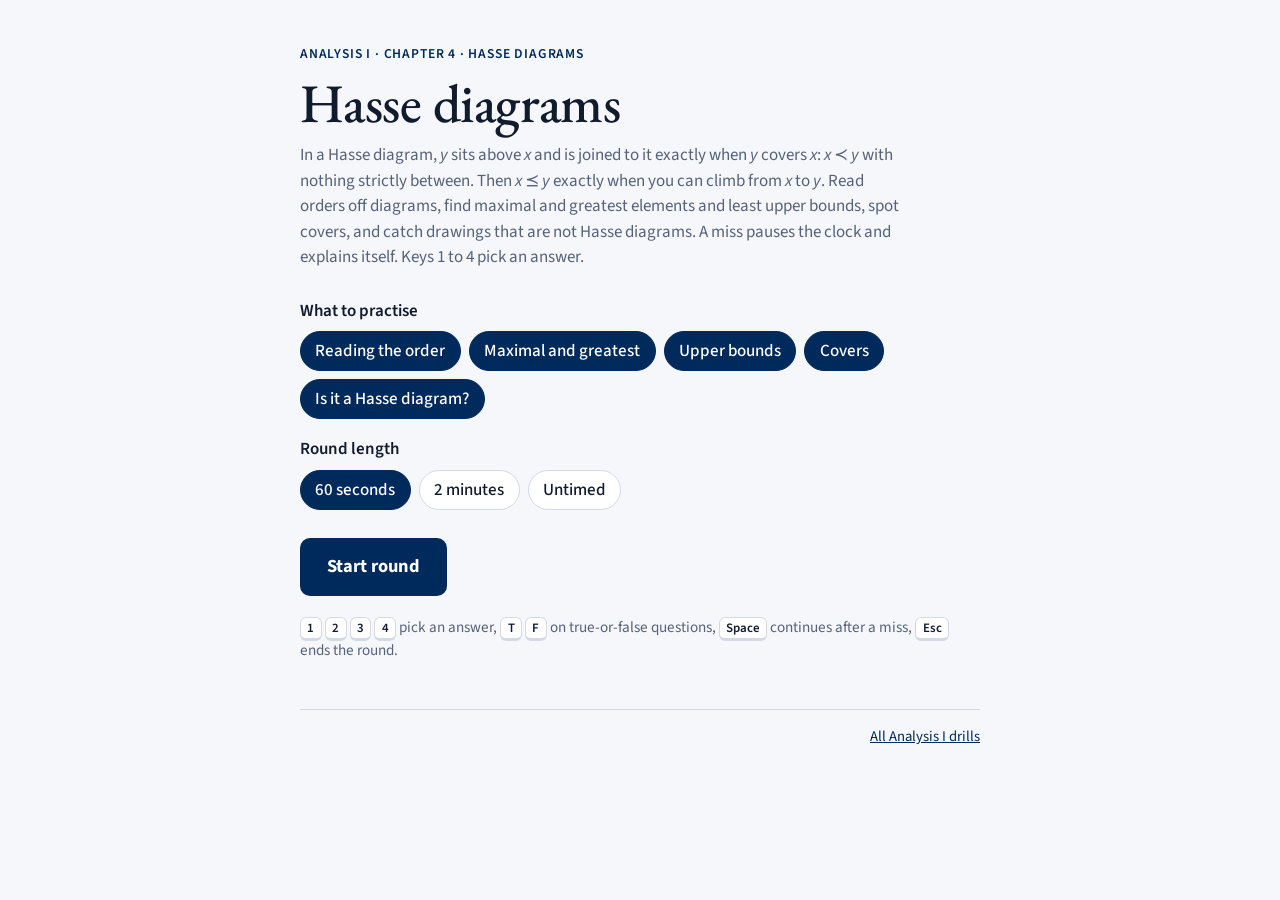
==== commit be7a20cd: "Add relation properties drill; Hasse drill moves to Chapter 4 Co-Authored-By: Claude Opus 5.5 <norep" ====
--- a/hasse-drill.html
+++ b/hasse-drill.html
@@ -27,7 +27,7 @@
 
 <section id="start">
   <header class="masthead">
-    <p class="eyebrow"><a href="index.html">Analysis I</a> · Chapter 3 · Hasse diagrams</p>
+    <p class="eyebrow"><a href="index.html">Analysis I</a> · Chapter 4 · Hasse diagrams</p>
     <h1>Hasse diagrams</h1>
     <p class="lede">In a Hasse diagram, <i>y</i> sits above <i>x</i> and is joined to it exactly when <i>y</i> covers <i>x</i>: <i>x</i> ≺ <i>y</i> with nothing strictly between. Then <i>x</i> ⪯ <i>y</i> exactly when you can climb from <i>x</i> to <i>y</i>. Read orders off diagrams, find maximal and greatest elements and least upper bounds, spot covers, and catch drawings that are not Hasse diagrams. A miss pauses the clock and explains itself. Keys 1 to 4 pick an answer.</p>
   </header>
